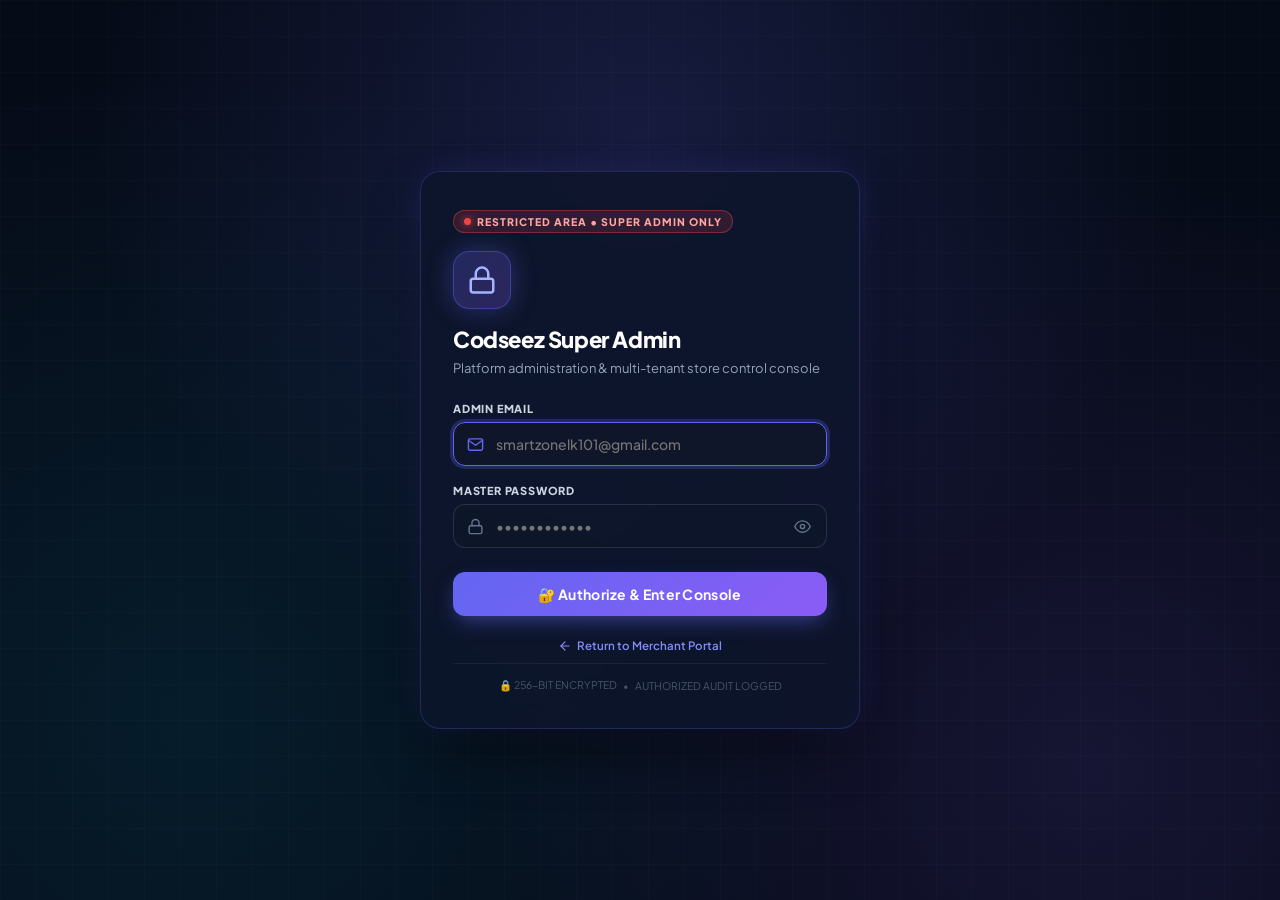
==== admin/index.html @ 8dc877c8 "Add files via upload" ====
<!DOCTYPE html>
<html lang="en">
<head>
    <meta charset="UTF-8">
    <meta name="viewport" content="width=device-width, initial-scale=1.0">
    <title>Super Admin Portal | Codseez OMS</title>
    <meta name="robots" content="noindex, nofollow">
    <link rel="preconnect" href="https://fonts.googleapis.com">
    <link rel="preconnect" href="https://fonts.gstatic.com" crossorigin>
    <link href="https://fonts.googleapis.com/css2?family=Plus+Jakarta+Sans:wght@400;500;600;700;800;900&family=JetBrains+Mono:wght@400;600;700&display=swap" rel="stylesheet">
    <style>
        :root {
            --bg-color: #060b18;
            --card-bg: rgba(13, 22, 44, 0.85);
            --card-border: rgba(99, 102, 241, 0.25);
            --primary: #6366f1;
            --primary-hover: #4f46e5;
            --purple: #8b5cf6;
            --cyan: #06b6d4;
            --text-main: #f8fafc;
            --text-muted: #94a3b8;
            --danger: #ef4444;
            --success: #10b981;
        }

        * {
            box-sizing: border-box;
            margin: 0;
            padding: 0;
            font-family: 'Plus Jakarta Sans', sans-serif;
        }

        body {
            background-color: var(--bg-color);
            background-image: 
                radial-gradient(circle at 50% 15%, rgba(99, 102, 241, 0.18) 0%, transparent 55%),
                radial-gradient(circle at 85% 85%, rgba(139, 92, 246, 0.12) 0%, transparent 45%),
                radial-gradient(circle at 15% 80%, rgba(6, 182, 212, 0.1) 0%, transparent 50%);
            min-height: 100vh;
            display: flex;
            align-items: center;
            justify-content: center;
            padding: 20px;
            color: var(--text-main);
            overflow-x: hidden;
        }

        /* Ambient grid pattern */
        body::before {
            content: '';
            position: fixed;
            top: 0; left: 0; right: 0; bottom: 0;
            background-image: linear-gradient(rgba(255, 255, 255, 0.02) 1px, transparent 1px),
                              linear-gradient(90deg, rgba(255, 255, 255, 0.02) 1px, transparent 1px);
            background-size: 36px 36px;
            pointer-events: none;
            z-index: 0;
        }

        .admin-card {
            position: relative;
            z-index: 1;
            width: 100%;
            max-width: 440px;
            background: var(--card-bg);
            border: 1px solid var(--card-border);
            border-radius: 20px;
            padding: 36px 32px;
            box-shadow: 0 25px 60px -15px rgba(0, 0, 0, 0.7),
                        0 0 40px -10px rgba(99, 102, 241, 0.3);
            backdrop-filter: blur(20px);
            -webkit-backdrop-filter: blur(20px);
            transition: transform 0.2s ease, box-shadow 0.2s ease;
        }

        .admin-card.shake {
            animation: cardShake 0.4s cubic-bezier(.36,.07,.19,.97) both;
        }

        @keyframes cardShake {
            10%, 90% { transform: translate3d(-2px, 0, 0); }
            20%, 80% { transform: translate3d(4px, 0, 0); }
            30%, 50%, 70% { transform: translate3d(-6px, 0, 0); }
            40%, 60% { transform: translate3d(6px, 0, 0); }
        }

        .badge-restricted {
            display: inline-flex;
            align-items: center;
            gap: 6px;
            background: rgba(239, 68, 68, 0.15);
            border: 1px solid rgba(239, 68, 68, 0.4);
            color: #fca5a5;
            font-size: 10.5px;
            font-weight: 800;
            letter-spacing: 1px;
            padding: 4px 10px;
            border-radius: 999px;
            text-transform: uppercase;
            margin-bottom: 18px;
        }

        .pulse-dot-red {
            width: 7px;
            height: 7px;
            background: #ef4444;
            border-radius: 50%;
            box-shadow: 0 0 8px #ef4444;
            animation: pulseRed 1.8s infinite;
        }

        @keyframes pulseRed {
            0%, 100% { opacity: 1; transform: scale(1); }
            50% { opacity: 0.4; transform: scale(1.3); }
        }

        .header-icon-wrap {
            width: 58px;
            height: 58px;
            border-radius: 16px;
            background: linear-gradient(135deg, rgba(99, 102, 241, 0.25), rgba(139, 92, 246, 0.25));
            border: 1px solid rgba(99, 102, 241, 0.4);
            display: flex;
            align-items: center;
            justify-content: center;
            margin-bottom: 16px;
            box-shadow: 0 0 25px rgba(99, 102, 241, 0.35);
        }

        .header-icon-wrap svg {
            width: 30px;
            height: 30px;
            stroke: #a5b4fc;
        }

        h1 {
            font-size: 22px;
            font-weight: 800;
            color: #ffffff;
            letter-spacing: -0.4px;
            margin-bottom: 6px;
        }

        .subtitle {
            font-size: 13px;
            color: var(--text-muted);
            margin-bottom: 24px;
            line-height: 1.5;
        }

        .form-group {
            margin-bottom: 18px;
        }

        label {
            display: block;
            font-size: 11px;
            font-weight: 800;
            letter-spacing: 0.8px;
            color: #cbd5e1;
            margin-bottom: 7px;
            text-transform: uppercase;
        }

        .input-wrapper {
            position: relative;
            display: flex;
            align-items: center;
        }

        .input-wrapper svg.field-icon {
            position: absolute;
            left: 14px;
            width: 17px;
            height: 17px;
            stroke: #64748b;
            pointer-events: none;
            transition: stroke 0.2s ease;
        }

        .form-input {
            width: 100%;
            background: rgba(15, 23, 42, 0.7);
            border: 1.5px solid rgba(148, 163, 184, 0.2);
            border-radius: 12px;
            padding: 12px 14px 12px 42px;
            font-size: 14px;
            font-weight: 500;
            color: #ffffff;
            outline: none;
            transition: all 0.2s ease;
        }

        .form-input:focus {
            border-color: var(--primary);
            background: rgba(15, 23, 42, 0.95);
            box-shadow: 0 0 0 3px rgba(99, 102, 241, 0.25);
        }

        .form-input:focus + svg.field-icon {
            stroke: var(--primary);
        }

        .toggle-pwd {
            position: absolute;
            right: 12px;
            background: none;
            border: none;
            color: #64748b;
            cursor: pointer;
            padding: 4px;
            display: flex;
            align-items: center;
            justify-content: center;
        }

        .toggle-pwd:hover {
            color: #cbd5e1;
        }

        .btn-submit {
            width: 100%;
            background: linear-gradient(135deg, #6366f1, #8b5cf6);
            color: #ffffff;
            border: none;
            border-radius: 12px;
            padding: 13px 20px;
            font-size: 14px;
            font-weight: 700;
            letter-spacing: 0.3px;
            cursor: pointer;
            box-shadow: 0 8px 20px -4px rgba(99, 102, 241, 0.5);
            transition: all 0.2s ease;
            display: flex;
            align-items: center;
            justify-content: center;
            gap: 8px;
            margin-top: 24px;
        }

        .btn-submit:hover {
            background: linear-gradient(135deg, #4f46e5, #7c3aed);
            transform: translateY(-1px);
            box-shadow: 0 12px 24px -4px rgba(99, 102, 241, 0.6);
        }

        .btn-submit:active {
            transform: translateY(1px);
        }

        .btn-submit:disabled {
            opacity: 0.6;
            cursor: not-allowed;
            transform: none;
        }

        .alert-box {
            display: none;
            padding: 10px 14px;
            border-radius: 10px;
            font-size: 12.5px;
            font-weight: 600;
            margin-bottom: 18px;
            line-height: 1.4;
        }

        .alert-error {
            background: rgba(239, 68, 68, 0.15);
            border: 1px solid rgba(239, 68, 68, 0.4);
            color: #fca5a5;
        }

        .alert-success {
            background: rgba(16, 185, 129, 0.15);
            border: 1px solid rgba(16, 185, 129, 0.4);
            color: #86efac;
        }

        .footer-note {
            margin-top: 22px;
            text-align: center;
            font-size: 11.5px;
            color: #64748b;
            display: flex;
            flex-direction: column;
            gap: 10px;
        }

        .footer-note a {
            color: #818cf8;
            text-decoration: none;
            font-weight: 600;
            display: inline-flex;
            align-items: center;
            justify-content: center;
            gap: 5px;
            transition: color 0.2s ease;
        }

        .footer-note a:hover {
            color: #a5b4fc;
            text-decoration: underline;
        }

        .security-badge {
            display: flex;
            align-items: center;
            justify-content: center;
            gap: 6px;
            font-size: 10.5px;
            color: #475569;
            font-family: 'JetBrains Mono', monospace;
            padding-top: 14px;
            border-top: 1px solid rgba(148, 163, 184, 0.1);
        }

        .spinner {
            width: 16px;
            height: 16px;
            border: 2px solid rgba(255, 255, 255, 0.3);
            border-top-color: #ffffff;
            border-radius: 50%;
            animation: spin 0.7s linear infinite;
        }

        @keyframes spin {
            to { transform: rotate(360deg); }
        }
    </style>
</head>
<body>

    <div class="admin-card" id="admin-card">
        <div class="badge-restricted">
            <span class="pulse-dot-red"></span>
            Restricted Area • Super Admin Only
        </div>

        <div class="header-icon-wrap">
            <svg viewBox="0 0 24 24" fill="none" stroke-width="2" stroke-linecap="round" stroke-linejoin="round">
                <rect x="3" y="11" width="18" height="11" rx="2" ry="2"></rect>
                <path d="M7 11V7a5 5 0 0 1 10 0v4"></path>
            </svg>
        </div>

        <h1>Codseez Super Admin</h1>
        <p class="subtitle">Platform administration & multi-tenant store control console</p>

        <div id="alert-box" class="alert-box"></div>

        <form id="admin-login-form">
            <div class="form-group">
                <label for="admin-email">Admin Email</label>
                <div class="input-wrapper">
                    <input type="email" id="admin-email" class="form-input" placeholder="smartzonelk101@gmail.com" required autocomplete="username" autofocus>
                    <svg class="field-icon" viewBox="0 0 24 24" fill="none" stroke-width="2" stroke-linecap="round" stroke-linejoin="round">
                        <path d="M4 4h16c1.1 0 2 .9 2 2v12c0 1.1-.9 2-2 2H4c-1.1 0-2-.9-2-2V6c0-1.1.9-2 2-2z"></path>
                        <polyline points="22,6 12,13 2,6"></polyline>
                    </svg>
                </div>
            </div>

            <div class="form-group">
                <label for="admin-password">Master Password</label>
                <div class="input-wrapper">
                    <input type="password" id="admin-password" class="form-input" placeholder="••••••••••••" required autocomplete="current-password">
                    <svg class="field-icon" viewBox="0 0 24 24" fill="none" stroke-width="2" stroke-linecap="round" stroke-linejoin="round">
                        <rect x="3" y="11" width="18" height="11" rx="2" ry="2"></rect>
                        <path d="M7 11V7a5 5 0 0 1 10 0v4"></path>
                    </svg>
                    <button type="button" class="toggle-pwd" id="toggle-pwd" aria-label="Toggle password visibility">
                        <svg id="eye-icon" width="17" height="17" viewBox="0 0 24 24" fill="none" stroke="currentColor" stroke-width="2" stroke-linecap="round" stroke-linejoin="round">
                            <path d="M1 12s4-8 11-8 11 8 11 8-4 8-11 8-11-8-11-8z"></path>
                            <circle cx="12" cy="12" r="3"></circle>
                        </svg>
                    </button>
                </div>
            </div>

            <button type="submit" class="btn-submit" id="btn-submit">
                <span id="btn-text">🔐 Authorize & Enter Console</span>
                <span id="btn-spinner" class="spinner" style="display:none;"></span>
            </button>
        </form>

        <div class="footer-note">
            <a href="../index.html">
                <svg width="14" height="14" viewBox="0 0 24 24" fill="none" stroke="currentColor" stroke-width="2" stroke-linecap="round" stroke-linejoin="round">
                    <line x1="19" y1="12" x2="5" y2="12"></line>
                    <polyline points="12 19 5 12 12 5"></polyline>
                </svg>
                Return to Merchant Portal
            </a>
            <div class="security-badge">
                <span>🔒 256-BIT ENCRYPTED</span>
                <span>•</span>
                <span>AUTHORIZED AUDIT LOGGED</span>
            </div>
        </div>
    </div>

    <script>
        // Official Super Admin Credentials configured by owner:
        const ADMIN_EMAIL = 'smartzonelk101@gmail.com';
        const ADMIN_PASS = '2007admin@';

        const form = document.getElementById('admin-login-form');
        const emailInput = document.getElementById('admin-email');
        const passInput = document.getElementById('admin-password');
        const alertBox = document.getElementById('alert-box');
        const card = document.getElementById('admin-card');
        const btnSubmit = document.getElementById('btn-submit');
        const btnText = document.getElementById('btn-text');
        const btnSpinner = document.getElementById('btn-spinner');
        const togglePwd = document.getElementById('toggle-pwd');

        // Toggle password show/hide
        togglePwd.addEventListener('click', () => {
            const isPassword = passInput.type === 'password';
            passInput.type = isPassword ? 'text' : 'password';
            togglePwd.style.color = isPassword ? '#818cf8' : '#64748b';
        });

        function showAlert(msg, isError = true) {
            alertBox.textContent = msg;
            alertBox.className = 'alert-box ' + (isError ? 'alert-error' : 'alert-success');
            alertBox.style.display = 'block';
            if (isError) {
                card.classList.remove('shake');
                void card.offsetWidth; // trigger reflow
                card.classList.add('shake');
            }
        }

        // Check if already authenticated as Super Admin
        try {
            const curRaw = localStorage.getItem('sz_oms_current_user');
            if (curRaw) {
                const cur = JSON.parse(curRaw);
                if (cur && cur.role === 'admin') {
                    showAlert('👑 You are currently authenticated as Super Admin. Redirecting...', false);
                    setTimeout(() => {
                        window.location.href = '../index.html#admin';
                    }, 800);
                }
            }
        } catch (e) {}

        // Handle Admin Authentication
        form.addEventListener('submit', (e) => {
            e.preventDefault();
            const email = (emailInput.value || '').trim().toLowerCase();
            const pass = passInput.value || '';

            btnSubmit.disabled = true;
            btnText.textContent = 'Verifying security token...';
            btnSpinner.style.display = 'inline-block';

            setTimeout(() => {
                if (email === ADMIN_EMAIL.toLowerCase() && pass === ADMIN_PASS) {
                    showAlert('🛡️ Authorization verified! Entering Super Admin Console...', false);
                    btnText.textContent = 'Access Granted!';
                    btnSpinner.style.display = 'none';

                    // Update or initialize sz_oms_users to guarantee usr_admin is properly set
                    try {
                        let users = [];
                        const raw = localStorage.getItem('sz_oms_users');
                        if (raw) {
                            try { users = JSON.parse(raw); } catch (e) { users = []; }
                        }
                        let admin = users.find(u => u.id === 'usr_admin' || u.role === 'admin');
                        if (!admin) {
                            admin = {
                                id: 'usr_admin',
                                name: 'SmartZone Admin',
                                storeName: 'SmartZone Head Office',
                                email: ADMIN_EMAIL,
                                phone: '0786800086',
                                password: ADMIN_PASS,
                                role: 'admin',
                                status: 'active',
                                plan: 'Enterprise Lifetime',
                                registeredAt: Date.now() - (30 * 86400000),
                                expiresAt: null
                            };
                            users.unshift(admin);
                        } else {
                            admin.email = ADMIN_EMAIL;
                            admin.password = ADMIN_PASS;
                            admin.role = 'admin';
                            admin.status = 'active';
                        }
                        localStorage.setItem('sz_oms_users', JSON.stringify(users));

                        // Set active session as Super Admin
                        localStorage.setItem('sz_oms_current_user', JSON.stringify(admin));
                        sessionStorage.setItem('sz_oms_admin_redirect', 'page-admin');
                    } catch (err) {
                        console.error('Storage error:', err);
                    }

                    // Redirect to dashboard admin console
                    setTimeout(() => {
                        window.location.href = '../index.html#admin';
                    }, 600);
                } else {
                    btnSubmit.disabled = false;
                    btnText.textContent = '🔐 Authorize & Enter Console';
                    btnSpinner.style.display = 'none';
                    showAlert('❌ Access Denied: Invalid Admin Email or Master Password.');
                    passInput.value = '';
                    passInput.focus();
                }
            }, 450);
        });
    </script>
</body>
</html>
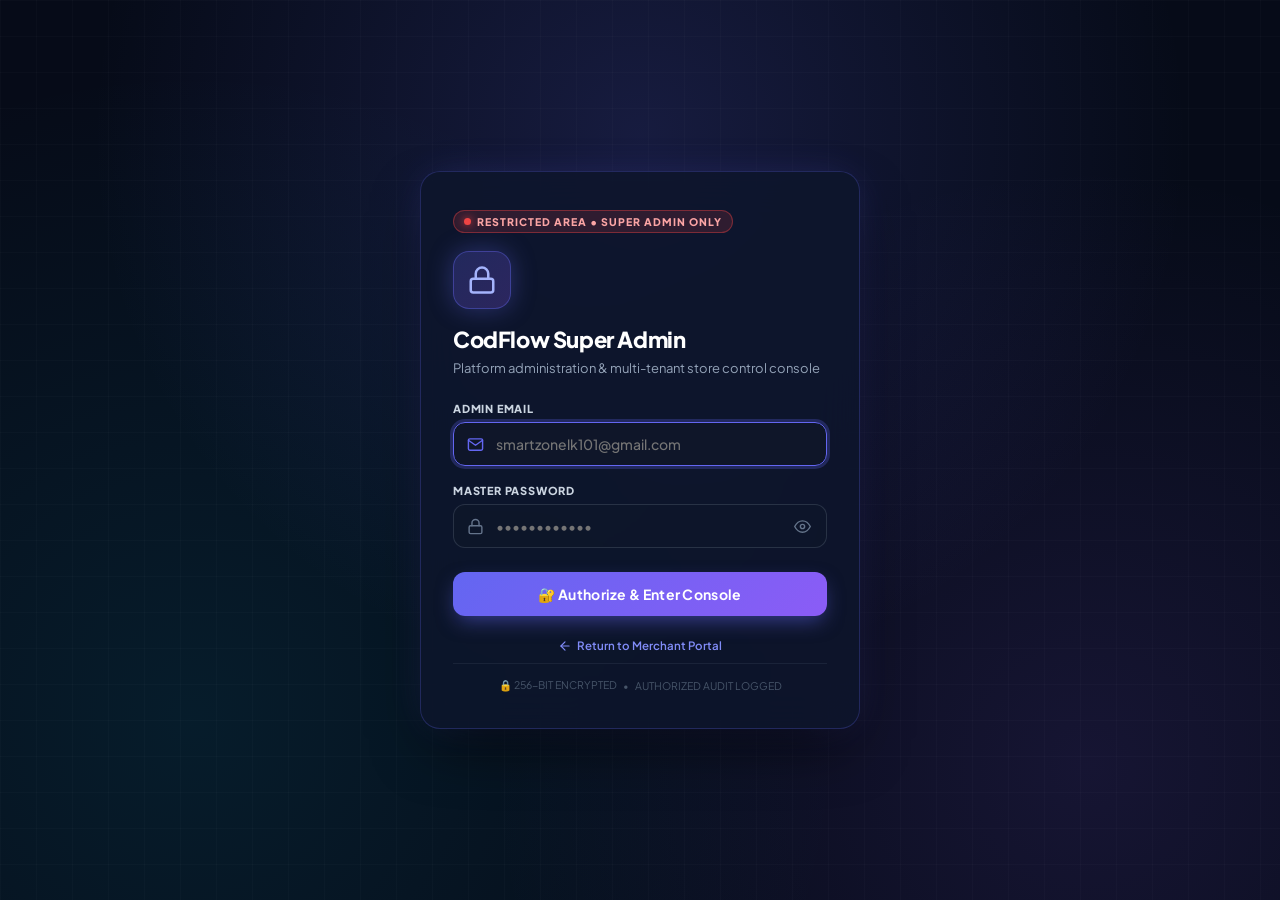
==== commit 0dbec5ce: "Add files via upload" ====
--- a/admin/index.html
+++ b/admin/index.html
@@ -3,7 +3,7 @@
 <head>
     <meta charset="UTF-8">
     <meta name="viewport" content="width=device-width, initial-scale=1.0">
-    <title>Super Admin Portal | Codseez OMS</title>
+    <title>Super Admin Portal | CodFlow OMS</title>
     <meta name="robots" content="noindex, nofollow">
     <link rel="preconnect" href="https://fonts.googleapis.com">
     <link rel="preconnect" href="https://fonts.gstatic.com" crossorigin>
@@ -343,7 +343,7 @@
             </svg>
         </div>
 
-        <h1>Codseez Super Admin</h1>
+        <h1>CodFlow Super Admin</h1>
         <p class="subtitle">Platform administration & multi-tenant store control console</p>
 
         <div id="alert-box" class="alert-box"></div>
